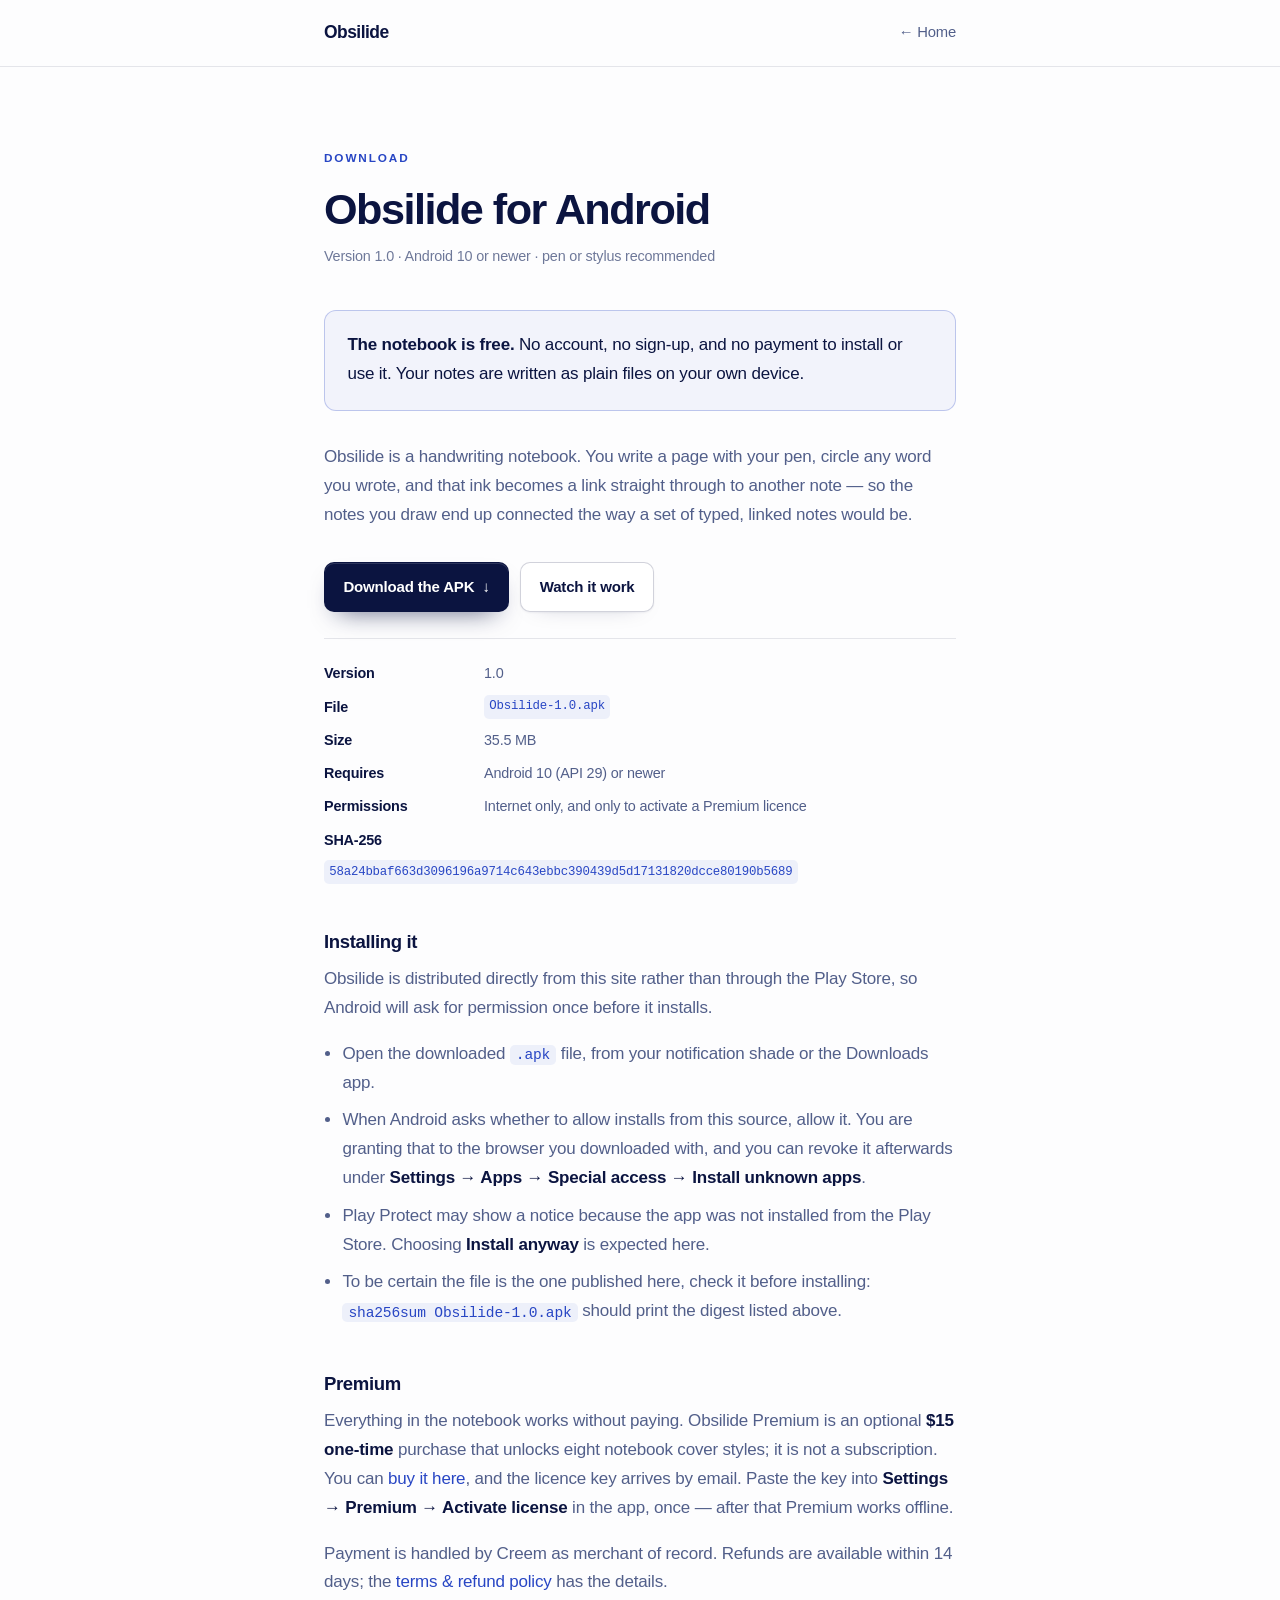
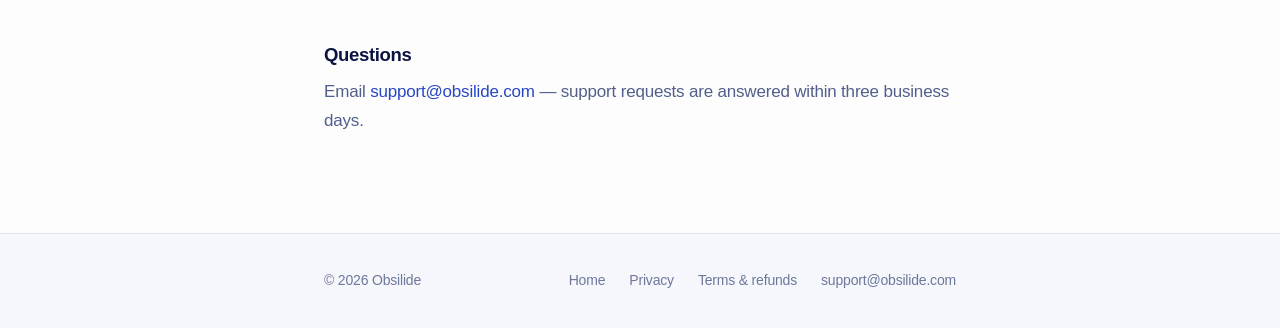
==== download/index.html @ 2b748395 "site update 2026-09-03" ====
<!doctype html>
<html lang="en">
<head>
<meta charset="utf-8">
<meta name="viewport" content="width=device-width, initial-scale=1">
<title>Download Obsilide for Android</title>
<meta name="description" content="Download Obsilide, a handwriting notebook for Android. Free, no account, no sign-up. Android 10 or newer.">
<link rel="canonical" href="https://obsilide.com/download/">
<meta name="theme-color" content="#fdfdfe">
<link rel="icon" href="../favicon.png" type="image/png">
<link rel="apple-touch-icon" href="../apple-touch-icon.png">
<meta name="robots" content="index,follow">
<meta property="og:type" content="website">
<meta property="og:url" content="https://obsilide.com/download/">
<meta property="og:site_name" content="Obsilide">
<meta property="og:title" content="Download Obsilide for Android">
<meta property="og:description" content="A handwriting notebook for Android. Free, no account, no sign-up.">
<meta property="og:image" content="https://obsilide.com/assets/og.jpg">
<link rel="stylesheet" href="../assets/page.css">
<style>
/* Download-specific; the shared sheet stays general on purpose. */
.dl-meta{list-style:none;padding:0;margin:1.6rem 0 0;display:grid;gap:.55rem;
  border-top:1px solid var(--line);padding-top:1.4rem}
.dl-meta li{display:flex;flex-wrap:wrap;gap:.5rem;margin:0;font-size:.9rem}
.dl-meta dfn{font-style:normal;font-weight:550;color:var(--navy);min-width:9.5rem}
.dl-meta code{word-break:break-all}
</style>
</head>
<body>

<header>
  <div class="wrap nav-in">
    <a class="brand" href="../index.html">Obsilide</a>
    <a class="back" href="../index.html">&#8592; Home</a>
  </div>
</header>

<main>
  <div class="wrap">
    <p class="eyebrow">Download</p>
    <h1>Obsilide for Android</h1>
    <p class="sub">Version 1.0 &middot; Android 10 or newer &middot; pen or stylus recommended</p>

    <div class="callout">
      <p><strong>The notebook is free.</strong> No account, no sign-up, and no payment to
      install or use it. Your notes are written as plain files on your own device.</p>
    </div>

    <p>Obsilide is a handwriting notebook. You write a page with your pen, circle any word you
    wrote, and that ink becomes a link straight through to another note &mdash; so the notes you
    draw end up connected the way a set of typed, linked notes would be.</p>

    <!-- TO PUBLISH: create the GitHub release below with exactly this tag and file
         name so this link resolves, then fill in the real size and SHA-256.
           gh release create v1.0 app/build/outputs/apk/release/Obsilide-1.0.apk \
             --repo Mehdi-Bahlaoui/Obsilide-site --title "Obsilide 1.0"
         Size:   ls -lh on the signed APK
         Digest: sha256sum on the signed APK -->
    <div class="btn-row">
      <a class="btn btn-primary"
         href="https://github.com/Mehdi-Bahlaoui/Obsilide-site/releases/download/v1.0/Obsilide-1.0.apk">
        Download the APK<span class="arw" aria-hidden="true">&#8595;</span></a>
      <a class="btn btn-ghost" href="../index.html#demo">Watch it work</a>
    </div>

    <ul class="dl-meta">
      <li><dfn>Version</dfn> 1.0</li>
      <li><dfn>File</dfn> <code>Obsilide-1.0.apk</code></li>
      <li><dfn>Size</dfn> 35.5 MB</li>
      <li><dfn>Requires</dfn> Android 10 (API 29) or newer</li>
      <li><dfn>Permissions</dfn> Internet only, and only to activate a Premium licence</li>
      <li><dfn>SHA-256</dfn> <code>58a24bbaf663d3096196a9714c643ebbc390439d5d17131820dcce80190b5689</code></li>
    </ul>

    <h2>Installing it</h2>
    <p>Obsilide is distributed directly from this site rather than through the Play Store, so
    Android will ask for permission once before it installs.</p>
    <ul>
      <li>Open the downloaded <code>.apk</code> file, from your notification shade or the
      Downloads app.</li>
      <li>When Android asks whether to allow installs from this source, allow it. You are
      granting that to the browser you downloaded with, and you can revoke it afterwards under
      <strong>Settings &rarr; Apps &rarr; Special access &rarr; Install unknown apps</strong>.</li>
      <li>Play Protect may show a notice because the app was not installed from the Play Store.
      Choosing <strong>Install anyway</strong> is expected here.</li>
      <li>To be certain the file is the one published here, check it before installing:
      <code>sha256sum Obsilide-1.0.apk</code> should print the digest listed above.</li>
    </ul>

    <h2>Premium</h2>
    <p>Everything in the notebook works without paying. Obsilide Premium is an optional
    <strong>$15 one-time</strong> purchase that unlocks eight notebook cover styles; it is not a
    subscription. You can <a href="../index.html#pricing">buy it here</a>, and the licence key
    arrives by email. Paste the key into <strong>Settings &rarr; Premium &rarr; Activate
    license</strong> in the app, once &mdash; after that Premium works offline.</p>
    <p>Payment is handled by Creem as merchant of record. Refunds are available within 14 days;
    the <a href="../terms/index.html">terms &amp; refund policy</a> has the details.</p>

    <h2>Questions</h2>
    <p>Email <a href="mailto:support@obsilide.com">support@obsilide.com</a> &mdash; support
    requests are answered within three business days.</p>
  </div>
</main>

<footer>
  <div class="wrap foot">
    <span>&copy; <span id="yr">2026</span> Obsilide</span>
    <nav>
      <a href="../index.html">Home</a>
      <a href="../privacy-policy/index.html">Privacy</a>
      <a href="../terms/index.html">Terms &amp; refunds</a>
      <a href="mailto:support@obsilide.com">support@obsilide.com</a>
    </nav>
  </div>
</footer>

<script>document.getElementById("yr").textContent = new Date().getFullYear();</script>
</body>
</html>
---- assets/page.css ----
/* Shared styles for the sub-pages (privacy-policy, thank-you).
   Tokens are the same set index.html defines inline — keep them in step if that
   file's palette moves. index.html stays self-contained on purpose; these pages
   are plain enough to share one sheet. */

:root{
  --paper:#fdfdfe;
  --paper-2:#f5f7fc;
  --paper-3:#edf1fa;
  --navy:#0b1440;
  --muted:#525f8a;
  --dim:#6e7899;
  --accent:#2846c4;
  --line:rgba(11,20,64,.10);
  --line-strong:rgba(11,20,64,.19);
  --shadow-sm:0 1px 2px rgba(11,20,64,.05),0 8px 24px -18px rgba(11,20,64,.35);
  --sans:"Inter",-apple-system,BlinkMacSystemFont,"Segoe UI",Roboto,"Helvetica Neue",Arial,sans-serif;
  --mono:ui-monospace,SFMono-Regular,"SF Mono",Menlo,Consolas,monospace;
}

*,*::before,*::after{box-sizing:border-box}
html{-webkit-text-size-adjust:100%}
body{
  margin:0;background:var(--paper);color:var(--navy);
  font-family:var(--sans);font-size:17px;line-height:1.7;
  font-weight:400;letter-spacing:-.011em;
  -webkit-font-smoothing:antialiased;-moz-osx-font-smoothing:grayscale;
}
img,svg{max-width:100%;height:auto;display:block}
a{color:var(--accent);text-decoration:none}
a:hover{color:var(--navy)}
::selection{background:rgba(40,70,196,.16)}
:focus-visible{outline:2px solid var(--accent);outline-offset:3px;border-radius:6px}
.sr{position:absolute;width:1px;height:1px;padding:0;margin:-1px;overflow:hidden;clip:rect(0 0 0 0);white-space:nowrap;border:0}

/* ---------- shell ---------- */
.wrap{width:100%;max-width:680px;margin:0 auto;padding:0 24px}
header{border-bottom:1px solid var(--line);background:var(--paper)}
.nav-in{display:flex;align-items:center;gap:1.5rem;height:66px}
.brand{font-weight:600;font-size:1.09rem;letter-spacing:-.03em;color:var(--navy)}
.brand:hover{color:var(--accent)}
.nav-in .back{margin-left:auto;color:var(--muted);font-size:.925rem}
.nav-in .back:hover{color:var(--navy)}
main{padding:clamp(3rem,9vh,5.5rem) 0 5rem}

/* ---------- type ---------- */
h1{font-size:clamp(2rem,5vw,2.7rem);font-weight:600;letter-spacing:-.035em;line-height:1.1;margin:0 0 .6rem}
h2{font-size:1.16rem;font-weight:600;letter-spacing:-.02em;line-height:1.35;margin:2.8rem 0 .7rem;color:var(--navy)}
h3{font-size:1rem;font-weight:600;letter-spacing:-.015em;margin:1.8rem 0 .6rem;color:var(--navy)}
p{margin:0 0 1.05rem;color:var(--muted)}
strong{color:var(--navy);font-weight:600}
ul{margin:0 0 1.05rem;padding-left:1.15rem;color:var(--muted)}
li{margin-bottom:.55rem}
.sub{color:var(--dim);font-size:.9rem;margin:0 0 2.6rem}
.lede{color:var(--muted);font-size:clamp(1.03rem,1.7vw,1.2rem);line-height:1.62;margin:0 0 1.6rem}
code{font-family:var(--mono);font-size:.86em;color:var(--accent);
  background:rgba(40,70,196,.07);padding:.12em .42em;border-radius:5px}
.eyebrow{font-size:.735rem;font-weight:600;letter-spacing:.16em;text-transform:uppercase;
  color:var(--accent);margin:0 0 1.15rem}

/* ---------- callout ---------- */
.callout{border:1px solid rgba(40,70,196,.26);background:rgba(40,70,196,.05);
  border-radius:12px;padding:1.3rem 1.4rem;margin:0 0 2rem}
.callout p{margin:0;color:var(--navy)}
.callout p + p{margin-top:.8rem}

/* ---------- buttons ---------- */
.btn{
  display:inline-flex;align-items:center;gap:.5rem;
  font:inherit;font-size:.94rem;font-weight:550;letter-spacing:-.012em;
  padding:.72rem 1.15rem;border-radius:10px;border:1px solid transparent;
  cursor:pointer;white-space:nowrap;
  transition:transform .16s ease,background .2s ease,border-color .2s ease,box-shadow .2s ease,color .2s ease;
}
.btn:active{transform:translateY(1px)}
.btn-primary{background:var(--navy);color:#fff;
  box-shadow:0 1px 0 rgba(255,255,255,.14) inset,0 12px 26px -14px rgba(11,20,64,.75)}
.btn-primary:hover{background:var(--accent);color:#fff;
  box-shadow:0 1px 0 rgba(255,255,255,.18) inset,0 16px 34px -14px rgba(40,70,196,.7)}
.btn-ghost{background:#fff;border-color:var(--line-strong);color:var(--navy);box-shadow:var(--shadow-sm)}
.btn-ghost:hover{border-color:rgba(11,20,64,.34);background:var(--paper-2);color:var(--navy)}
.btn .arw{transition:transform .2s ease}
.btn:hover .arw{transform:translateX(3px)}
.btn-row{display:flex;flex-wrap:wrap;gap:.7rem;margin:2rem 0 0}

/* ---------- footer ---------- */
footer{border-top:1px solid var(--line);padding:2.2rem 0;color:var(--dim);font-size:.875rem;background:var(--paper-2)}
.foot{display:flex;flex-wrap:wrap;gap:1rem 1.8rem;align-items:center}
.foot nav{margin-left:auto;display:flex;gap:1.5rem;flex-wrap:wrap}
footer a{color:var(--dim)}
footer a:hover{color:var(--navy)}
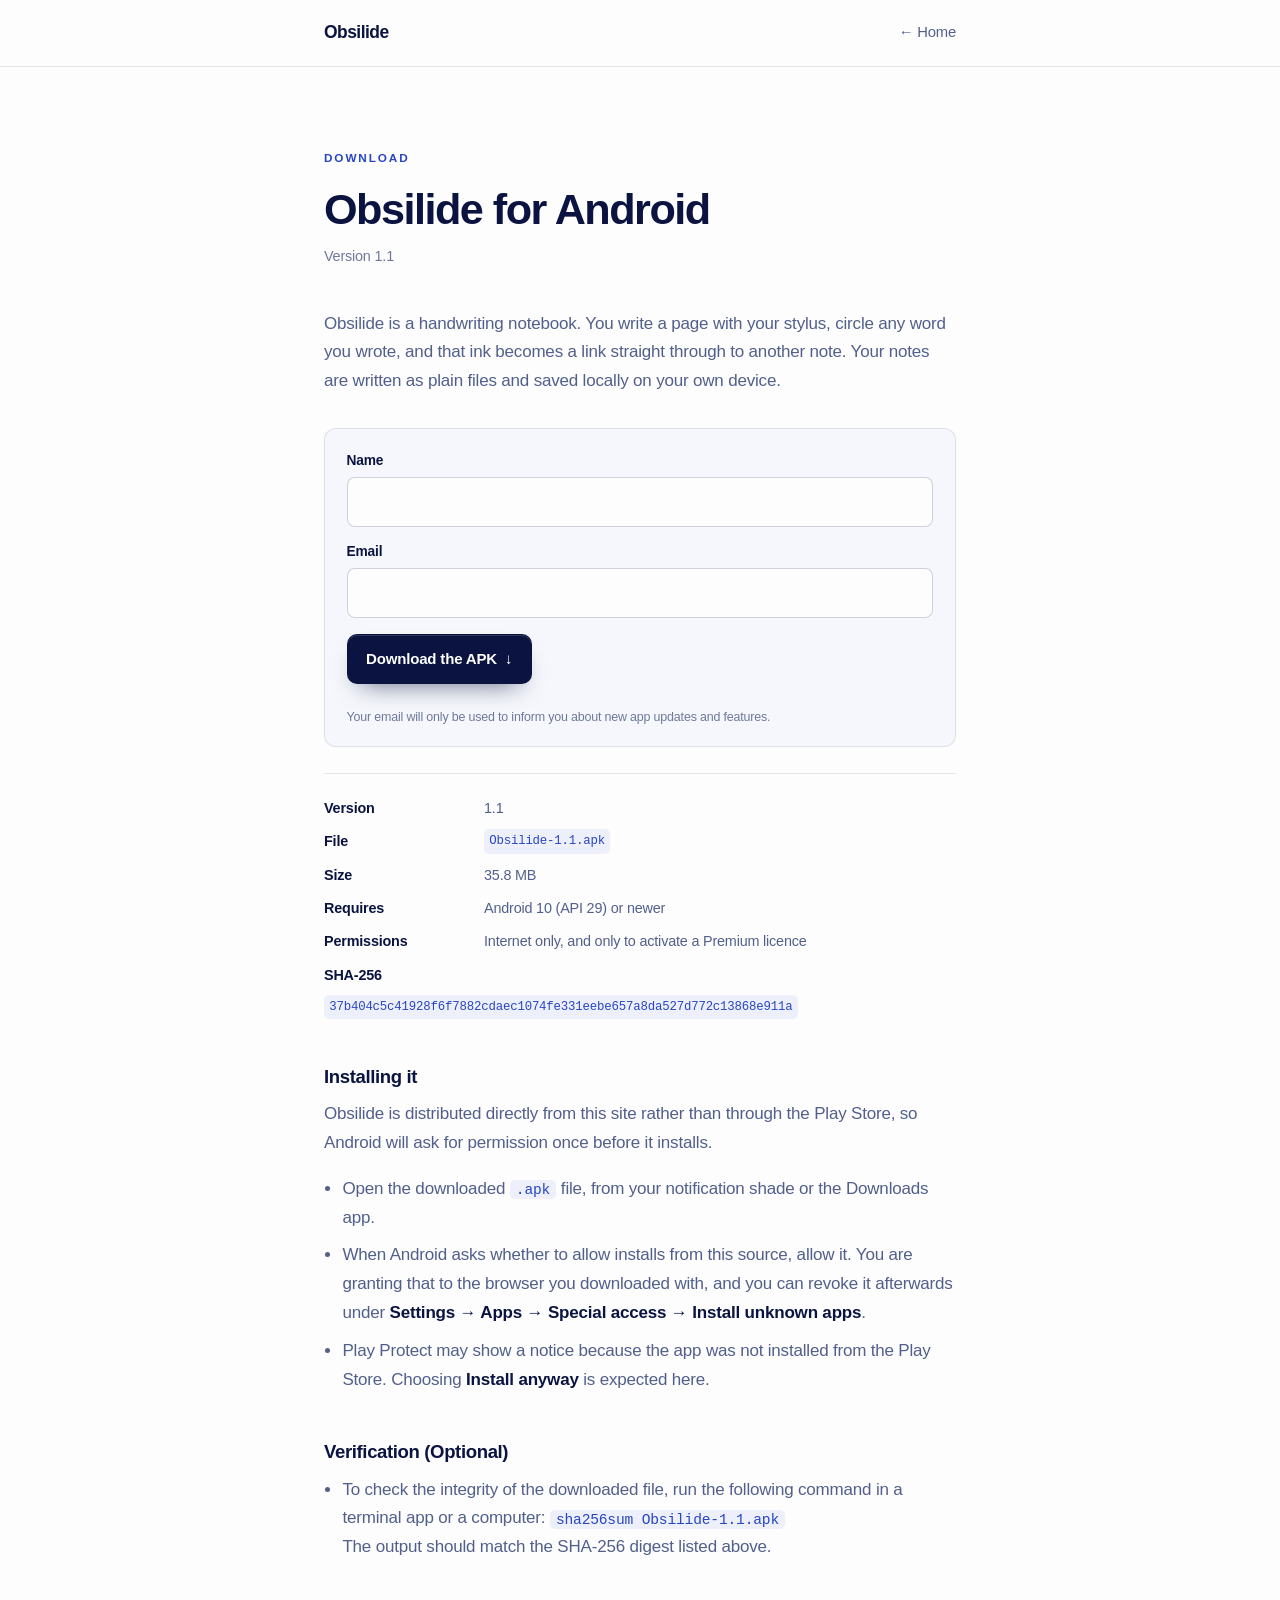
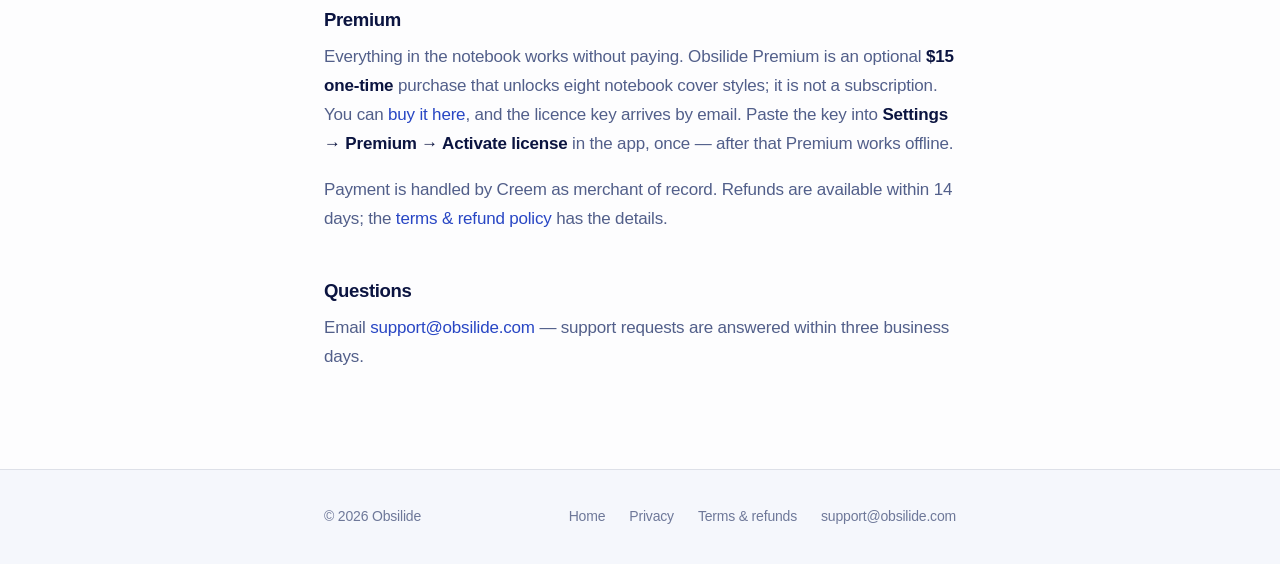
==== commit a7fc6a52: "Publish Obsilide 1.1" ====
--- a/download/index.html
+++ b/download/index.html
@@ -4,7 +4,7 @@
 <meta charset="utf-8">
 <meta name="viewport" content="width=device-width, initial-scale=1">
 <title>Download Obsilide for Android</title>
-<meta name="description" content="Download Obsilide, a handwriting notebook for Android. Free, no account, no sign-up. Android 10 or newer.">
+<meta name="description" content="Download Obsilide, a handwriting notebook for Android. Free, no account required. Android 10 or newer.">
 <link rel="canonical" href="https://obsilide.com/download/">
 <meta name="theme-color" content="#fdfdfe">
 <link rel="icon" href="../favicon.png" type="image/png">
@@ -24,6 +24,15 @@
 .dl-meta li{display:flex;flex-wrap:wrap;gap:.5rem;margin:0;font-size:.9rem}
 .dl-meta dfn{font-style:normal;font-weight:550;color:var(--navy);min-width:9.5rem}
 .dl-meta code{word-break:break-all}
+.download-form{margin:2rem 0 0;padding:1.25rem 1.35rem;border:1px solid var(--line);
+  border-radius:12px;background:var(--paper-2)}
+.download-fields{display:grid;gap:.8rem}
+.download-form label{display:grid;gap:.3rem;color:var(--navy);font-size:.86rem;font-weight:550}
+.download-form input{width:100%;padding:.68rem .75rem;border:1px solid var(--line-strong);border-radius:8px;
+  background:var(--paper);color:var(--navy);font:inherit;font-size:.95rem}
+.download-form .btn{margin-top:.2rem;justify-self:start}
+.download-note,.download-status{font-size:.78rem;line-height:1.45;margin:.7rem 0 0;color:var(--dim)}
+.download-status{color:var(--navy);font-weight:550}
 </style>
 </head>
 <body>
@@ -39,37 +48,47 @@
   <div class="wrap">
     <p class="eyebrow">Download</p>
     <h1>Obsilide for Android</h1>
-    <p class="sub">Version 1.0 &middot; Android 10 or newer &middot; pen or stylus recommended</p>
+    <p class="sub">Version 1.1</p>
 
-    <div class="callout">
-      <p><strong>The notebook is free.</strong> No account, no sign-up, and no payment to
-      install or use it. Your notes are written as plain files on your own device.</p>
-    </div>
 
-    <p>Obsilide is a handwriting notebook. You write a page with your pen, circle any word you
-    wrote, and that ink becomes a link straight through to another note &mdash; so the notes you
-    draw end up connected the way a set of typed, linked notes would be.</p>
+    <p>Obsilide is a handwriting notebook. You write a page with your stylus, circle any word you
+    wrote, and that ink becomes a link straight through to another note.
+    Your notes are written as plain files and saved locally on your own device.</p>
 
     <!-- TO PUBLISH: create the GitHub release below with exactly this tag and file
          name so this link resolves, then fill in the real size and SHA-256.
-           gh release create v1.0 app/build/outputs/apk/release/Obsilide-1.0.apk \
-             --repo Mehdi-Bahlaoui/Obsilide-site --title "Obsilide 1.0"
+           gh release create v1.1 app/build/outputs/apk/release/app-release.apk#Obsilide-1.1.apk \
+             --repo Mehdi-Bahlaoui/Obsilide-site --title "Obsilide 1.1"
          Size:   ls -lh on the signed APK
          Digest: sha256sum on the signed APK -->
-    <div class="btn-row">
-      <a class="btn btn-primary"
-         href="https://github.com/Mehdi-Bahlaoui/Obsilide-site/releases/download/v1.0/Obsilide-1.0.apk">
-        Download the APK<span class="arw" aria-hidden="true">&#8595;</span></a>
+    <form id="download-form" class="download-form" action="https://formspree.io/f/mqpzjjbe" method="POST">
+      <div id="download-fields" class="download-fields">
+        <label for="download-name">Name
+          <input id="download-name" name="name" type="text" autocomplete="name" required>
+        </label>
+        <label for="download-email">Email
+          <input id="download-email" name="email" type="email" autocomplete="email" required>
+        </label>
+        <input type="hidden" name="_subject" value="Obsilide APK download">
+        <input type="hidden" name="_next" value="https://github.com/Mehdi-Bahlaoui/Obsilide-site/releases/download/v1.1/Obsilide-1.1.apk">
+        <button class="btn btn-primary" type="submit">
+          Download the APK<span class="arw" aria-hidden="true">&#8595;</span></button>
+        <p class="download-note">Your email will only be used to inform you about new app updates and features.</p>
+      </div>
+      <p id="download-status" class="download-status" role="status" hidden>
+        Thanks for your interest. Your download will start shortly.</p>
+    </form>
+    <!-- <div class="btn-row">
       <a class="btn btn-ghost" href="../index.html#demo">Watch it work</a>
-    </div>
+    </div> -->
 
     <ul class="dl-meta">
-      <li><dfn>Version</dfn> 1.0</li>
-      <li><dfn>File</dfn> <code>Obsilide-1.0.apk</code></li>
-      <li><dfn>Size</dfn> 35.5 MB</li>
+      <li><dfn>Version</dfn> 1.1</li>
+      <li><dfn>File</dfn> <code>Obsilide-1.1.apk</code></li>
+      <li><dfn>Size</dfn> 35.8 MB</li>
       <li><dfn>Requires</dfn> Android 10 (API 29) or newer</li>
       <li><dfn>Permissions</dfn> Internet only, and only to activate a Premium licence</li>
-      <li><dfn>SHA-256</dfn> <code>58a24bbaf663d3096196a9714c643ebbc390439d5d17131820dcce80190b5689</code></li>
+      <li><dfn>SHA-256</dfn> <code>37b404c5c41928f6f7882cdaec1074fe331eebe657a8da527d772c13868e911a</code></li>
     </ul>
 
     <h2>Installing it</h2>
@@ -83,8 +102,14 @@
       <strong>Settings &rarr; Apps &rarr; Special access &rarr; Install unknown apps</strong>.</li>
       <li>Play Protect may show a notice because the app was not installed from the Play Store.
       Choosing <strong>Install anyway</strong> is expected here.</li>
-      <li>To be certain the file is the one published here, check it before installing:
-      <code>sha256sum Obsilide-1.0.apk</code> should print the digest listed above.</li>
+
+    </ul>
+
+    <h2>Verification (Optional)</h2>
+    <ul>
+      <li>To check the integrity of the downloaded file, run the following command in a terminal app or a computer:
+      <code>sha256sum Obsilide-1.1.apk</code><br>
+      The output should match the SHA-256 digest listed above.</li>
     </ul>
 
     <h2>Premium</h2>
@@ -114,6 +139,36 @@
   </div>
 </footer>
 
-<script>document.getElementById("yr").textContent = new Date().getFullYear();</script>
+<script>
+  document.getElementById("yr").textContent = new Date().getFullYear();
+  const downloadForm = document.getElementById("download-form");
+  const downloadFields = document.getElementById("download-fields");
+  const downloadStatus = document.getElementById("download-status");
+  const apkUrl = "https://github.com/Mehdi-Bahlaoui/Obsilide-site/releases/download/v1.1/Obsilide-1.1.apk";
+
+  downloadForm.addEventListener("submit", async (event) => {
+    event.preventDefault();
+    const button = downloadForm.querySelector("button");
+    button.disabled = true;
+    button.textContent = "Preparing download…";
+
+    try {
+      const response = await fetch(downloadForm.action, {
+        method: "POST",
+        body: new FormData(downloadForm),
+        headers: { Accept: "application/json" },
+      });
+      if (!response.ok) throw new Error("Form submission failed");
+      downloadFields.hidden = true;
+      downloadStatus.hidden = false;
+      window.setTimeout(() => { window.location.href = apkUrl; }, 1200);
+    } catch {
+      button.disabled = false;
+      button.innerHTML = 'Download the APK<span class="arw" aria-hidden="true">&#8595;</span>';
+      downloadStatus.textContent = "We could not submit the form. Please try again.";
+      downloadStatus.hidden = false;
+    }
+  });
+</script>
 </body>
 </html>
